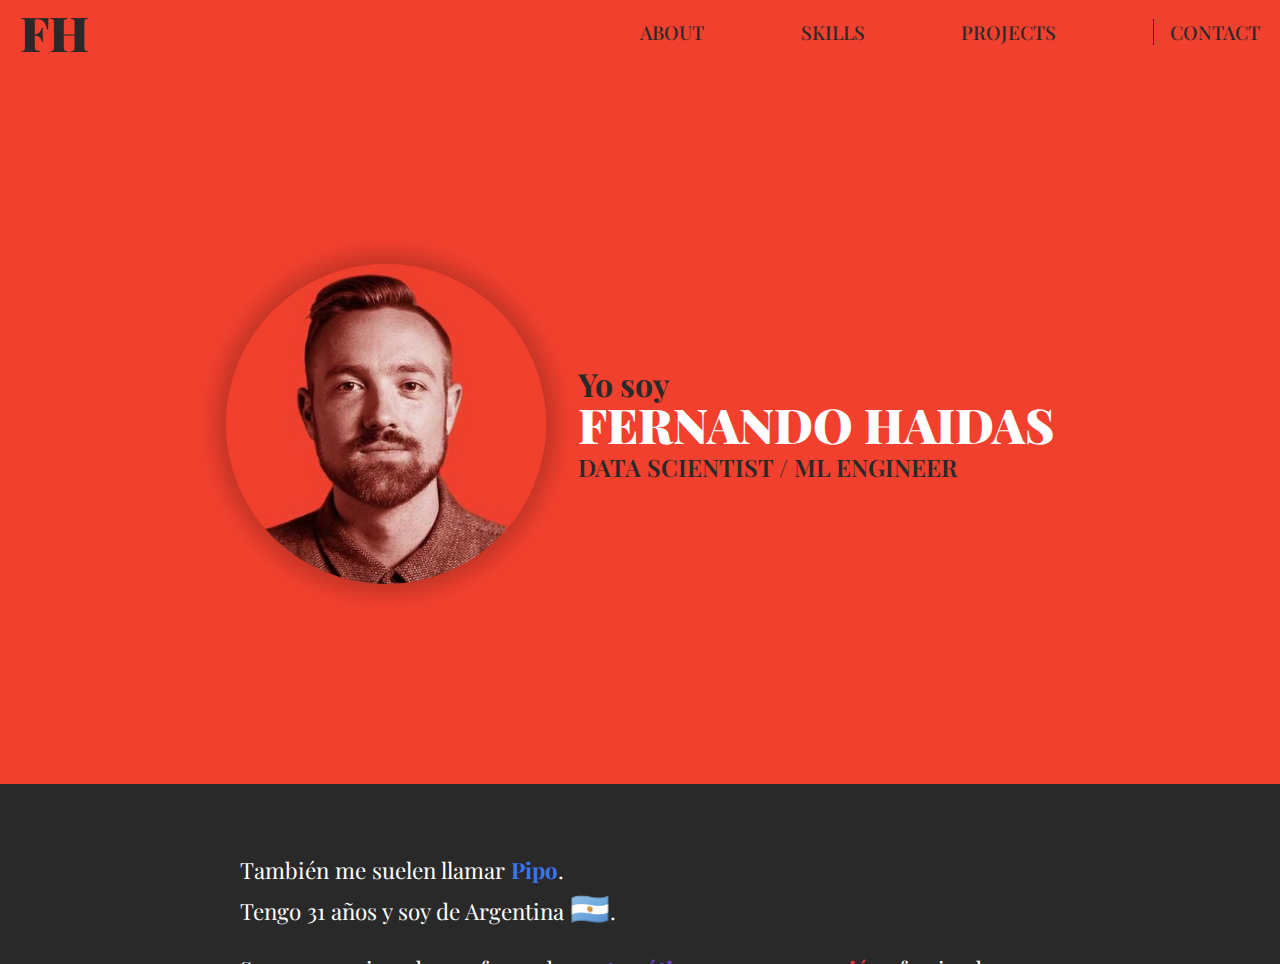
==== index.html @ dc375c88 "primer commit" ====
<!DOCTYPE html>
<html lang="en">

<head>
    <meta charset="UTF-8">
    <meta name="viewport" content="width=device-width, initial-scale=1.0">
    <title>Fer Pipo Haidas</title>
    <link rel="stylesheet" href="styles.css">
    <link rel="preconnect" href="https://fonts.googleapis.com">
    <link rel="preconnect" href="https://fonts.gstatic.com" crossorigin>
    <link
        href="https://fonts.googleapis.com/css2?family=Playfair+Display:ital,wght@0,400;0,500;0,600;0,700;0,800;0,900;1,400;1,500;1,600;1,700;1,800;1,900&display=swap"
        rel="stylesheet">
</head>

<body>
    <div class="navbar">
        <div class="container">
            <a class="navbar__logo" href="#home">
                <span class="navbar__logo__text">FH</span>
            </a>
            <div class="navbar__menu">
                <ul class="navbar__menu__list">
                    <li class="navbar__menu__list__item"><a href="#about"
                            class="navbar__menu__list__item__link">About</a></li>
                    <li class="navbar__menu__list__item"><a href="#skills"
                            class="navbar__menu__list__item__link">Skills</a></li>
                    <li class="navbar__menu__list__item"><a href="#projects"
                            class="navbar__menu__list__item__link">Projects</a></li>
                    <li class="navbar__menu__list__item"><a href="#contact"
                            class="navbar__menu__list__item__link">Contact</a></li>
                </ul>
            </div>
        </div>
    </div>
    <main class="main">
        <section class="section" id="home">
            <div class="home__welcome">
                <div class="home__img">
                    <img src="./imagen__perfil.png" alt="Fernando Haidas">
                </div>
                <h2 class="home__title">Yo soy<br>
                    <span class="home__title__name">Fernando Haidas</span>
                    <br>
                    <span class="home__title__job">Data Scientist / ML Engineer</span>
                </h2>
            </div>
        </section>
        <section class="section" id="about">
            <div class="about__text">
                <span>También me suelen llamar <span class="pipo">Pipo</span>.</span>
                <br>
                <span>Tengo <span id="edad"></span> años y soy de Argentina <span class="argentina">🇦🇷</span>.</span>
                <br>
                <br>
                <span>Soy un apasionado profesor de <span class="mathematics">matemáticas</span> y <span
                        class="programming">programación</span>, fascinado por cómo se combinan para resolver
                    problemas.</span>
                <br>
                <span>Soy un entusiasta de la <span class="data-science">Ciencia de Datos</span> enfocado en desarrollar
                    soluciones que involucran modelos de <span class="machine-learning">Aprendizaje Automático</span>,
                    <span class="generative-ai">IA Generativa</span> y <span class="ai">Inteligencia
                        Artificial</span>.</span>
                <div class="about__img">
                    <img src="./about__scene.png" alt="aventura">
                </div>
            </div>
        </section>
        <section class="section" id="skills">
            <div class="skills">
                <div class="skills__table">
                    <div class="skills_card">
                        <div class="skills_card__title">
                            <h3>Habilidades Generales</h3>
                        </div>
                        <div class="skills_card__content">
                            <ul>
                                <li>Analisis de Datos</li>
                                <li>Desarrollo Web</li>
                                <li>Visualización de Datos</li>
                                <li>Despliegue de Modelos</li>
                                <li>Machine Learning</li>
                            </ul>
                        </div>
                    </div>
                    <div class="skills_container__vertical">
                        <div class="skills_card">
                            <div class="skills_card__title">
                                <h3>Machine Learning</h3>
                            </div>
                            <div class="skills_card__content">
                                <ul>
                                    <li>Machine Learning</li>
                                    <li>Computer Vision</li>
                                    <li>Natural Language Processing</li>
                                    <li>Generative AI</li>
                                    <li>Deployment</li>
                                </ul>
                            </div>
                        </div>
                        <div class="skills_card">
                            <div class="skills_card__title">
                                <h3>Data Scientist</h3>
                            </div>
                            <div class="skills_card__content">
                                <ul>
                                    <li>Azure ML</li>
                                    <li>Google Cloud AI</li>
                                    <li>AWS SageMaker</li>
                                    <li>Power BI</li>
                                    <li>Jupyter Notebook</li>
                                    <li>Pandas</li>
                                    <li>SQL</li>
                                </ul>
                            </div>
                        </div>
                    </div>
                    <div class="skills_card">
                        <div class="skills_card__title">
                            <h3>Desarrollo Web</h3>
                        </div>
                        <div class="skills_card__content">
                            <ul>
                                <li>HTML</li>
                                <li>CSS</li>
                                <li>JavaScript</li>
                                <li>Django</li>
                                <li>SQL</li>
                            </ul>
                        </div>
                        <br>
                        <div class="skills_card__title">
                            <h3>Cloud</h3>
                        </div>
                        <div class="skills_card__content">
                            <ul>
                                <li>Azure</li>
                                <li>Google Cloud</li>
                                <li>AWS</li>
                            </ul>
                        </div>
                        <br>
                    </div>
                    
                </div>
                <div class="skills__img">
                    <img src="./programming.png" alt="">
                </div>
            </div>
        </section>
        <section class="section" id="projects">
            <h2>4</h2>
        </section>
        <section class="section" id="contact">
            <h2>5</h2>
        </section>
    </main>
    <script src="script.js"></script>
</body>

</html>
---- styles.css ----
/* Colores */
:root {
    --color-1: #F1402E;
    --color-2: #292929;
    --color-3: #ffffff;
    --color-4: #3875f0;
    --color-5: #6f42c1;
    --color-6: #dc3545;
    --color-7: #fd7e14;
    --color-8: #28a745;
    --color-9: #17a2b8;
    --color-10: #ffc107;
}

/* Reset de estilos */
* {
    margin: 0;
    padding: 0;
    box-sizing: border-box;
    font-family: 'Playfair Display', serif;
}

/* Estilos generales */
body {
    font-family: 'Roboto', sans-serif;
    scroll-snap-type: y mandatory;
    overflow-y: scroll;
    scroll-behavior: smooth;
}

a {
    text-decoration: none;
}

img {
    max-width: 100%;
}

ul {
    list-style: none;
}

.container {
    max-width: 1300px;
    margin: 0 auto;
    padding: 0 20px;
}

.main {
    scroll-snap-type: y mandatory;
    -ms-overflow-style: none;
    scrollbar-width: none;
    overflow-y: scroll;
    height: 100vh;
}

.main::-webkit-scrollbar {
    display: none;
}

/* Estilos de la barra de navegación */
.navbar {
    background-color: var(--color-1);
    position: sticky;
    top: 0;
    z-index: 100;
}

.navbar .container {
    display: flex;
    justify-content: space-between;
}

.navbar__logo {
    font-size: 3rem;
    font-weight: 900;
}

.navbar__logo:hover .navbar__logo__text {
    color: var(--color-3);
}

.navbar__logo__text {
    color: var(--color-2);
    transition: all 0.3s ease;
}

.navbar__menu {
    width: 50%;
    display: flex;
    align-items: center;
}

.navbar__menu__list {
    width: 100%;
    display: flex;
    justify-content: space-between;
    align-items: center;
}

.navbar__menu__list__item {}

.navbar__menu__list__item__link {
    color: var(--color-2);
    font-size: 1.2rem;
    font-weight: 500;
    text-transform: uppercase;
    transition: all 0.3s ease;
}

.navbar__menu__list__item__link:hover {
    color: var(--color-3);
}

.navbar__menu__list__item:last-child {
    padding-left: 1rem;
    border-left: 1px solid var(--color-2);
}

/* Section */
.section {
    scroll-snap-align: start;
    min-height: 80vh;
    display: flex;
    flex-direction: column;
    justify-content: center;
    align-items: center;
    position: relative;
}

/* Section colors */
.section:nth-child(1) {
    background-color: var(--color-1);
}

.section:nth-child(2) {
    background-color: var(--color-2);
}

.section:nth-child(3) {
    background-color: var(--color-3);
}

.section:nth-child(4) {
    background-color: var(--color-1);
}

.section:nth-child(5) {
    background-color: var(--color-2);
}

/* Home */
.home__welcome {
    display: flex;
    align-items: center;
}

.home__img {
    width: 20rem;
    height: 20rem;
    border-radius: 50%;
    margin-right: 2rem;
    overflow: hidden;
    box-shadow: 0 0 20px 10px rgba(0, 0, 0, 0.2);
}

.home__img img {
    width: 100%;
    height: 100%;
    object-fit: cover;
    object-position: center;
}

.home__title {
    line-height: 1;
    font-size: 2rem;
    color: var(--color-2);
}

.home__title__name {
    color: var(--color-3);
    font-size: 3rem;
    font-weight: 900;
    text-transform: uppercase;
}

.home__title__job {
    font-size: 1.5rem;
    font-weight: 600;
    text-transform: uppercase;
}

/* About me */
.about__text {
    font-family: Arial, sans-serif;
    /* Fuente general */
    color: var(--color-3);
    /* Color general */
    font-size: 1.4rem;
    /* Tamaño general */
    max-width: 800px;
    /* Ancho máximo */
    margin: 0 3rem;
    /* Centrado */
    text-align: justify;
    /* Justificado */
}

.argentina {
    color: rgb(23, 125, 184);
    /* Color para 'Argentina' */
    font-weight: 700;
    font-size: 2rem;
}

.argentina span {
    color: var(--color-10);
    /* Color general */
    font-weight: 700;
    font-size: 3rem;
}

.pipo {
    color: var(--color-4);
    /* Color para 'Pipo' */
    font-weight: 700;
}

.mathematics,
.programming,
.data-science,
.machine-learning,
.generative-ai,
.ai {
    font-weight: bold;
    /* Negrita para resaltar */
}

.mathematics {
    color: var(--color-5);
    /* Color para 'mathematics' */
}

.programming {
    color: var(--color-6);
    /* Color para 'programming' */
}

.data-science {
    color: var(--color-7);
    /* Color para 'Data Science' */
}

.machine-learning {
    color: var(--color-8);
    /* Color para 'Machine Learning' */
}

.generative-ai {
    color: var(--color-9);
    /* Color para 'Generative AI' */
}

.ai {
    color: var(--color-10);
    /* Color para 'Artificial Intelligence' */
}

.about__img {
    margin-top: 3rem;
}

/* Skills */
.skills {
    display: flex;
}

.skills__img {
    width: 30%;
    padding-left: 3rem;
    border-left: 1px solid var(--color-2);
}

.skills__table {
    display: flex;
    gap: 2rem;
    width: 70%;
    padding: 0 3rem;
}
.skills_container__vertical{
    display: flex;
    flex-direction: column;
    gap: 2rem;

}

.skills_card {
    background: rgba(255, 255, 255, 0.1);
    border-radius: 15px;
    box-shadow: 0 4px 20px 3px rgba(165, 52, 52, 0.1);
    padding: 20px;
    backdrop-filter: blur(10px);
    border: 1px solid rgba(255, 255, 255, 0.25);
    transition: all 0.3s ease;
}
.skills_card:hover {
    /* efecto de rotación */
    transform: scale(1.1);
    transform: perspective(1000px) rotateY(10deg);
    box-shadow: 0 8px 12px rgba(179, 57, 57, 0.1);
}

.skills_card__title {
    font-size: 1.5rem;
    font-weight: 700;
    text-transform: uppercase;
    color: var(--color-2);
    margin-bottom: 1rem;
}

.skills_card__content li {
    font-size: 1.2rem;
    font-weight: 500;
    color: var(--color-2);
    font-family: 'Roboto', sans-serif;
}
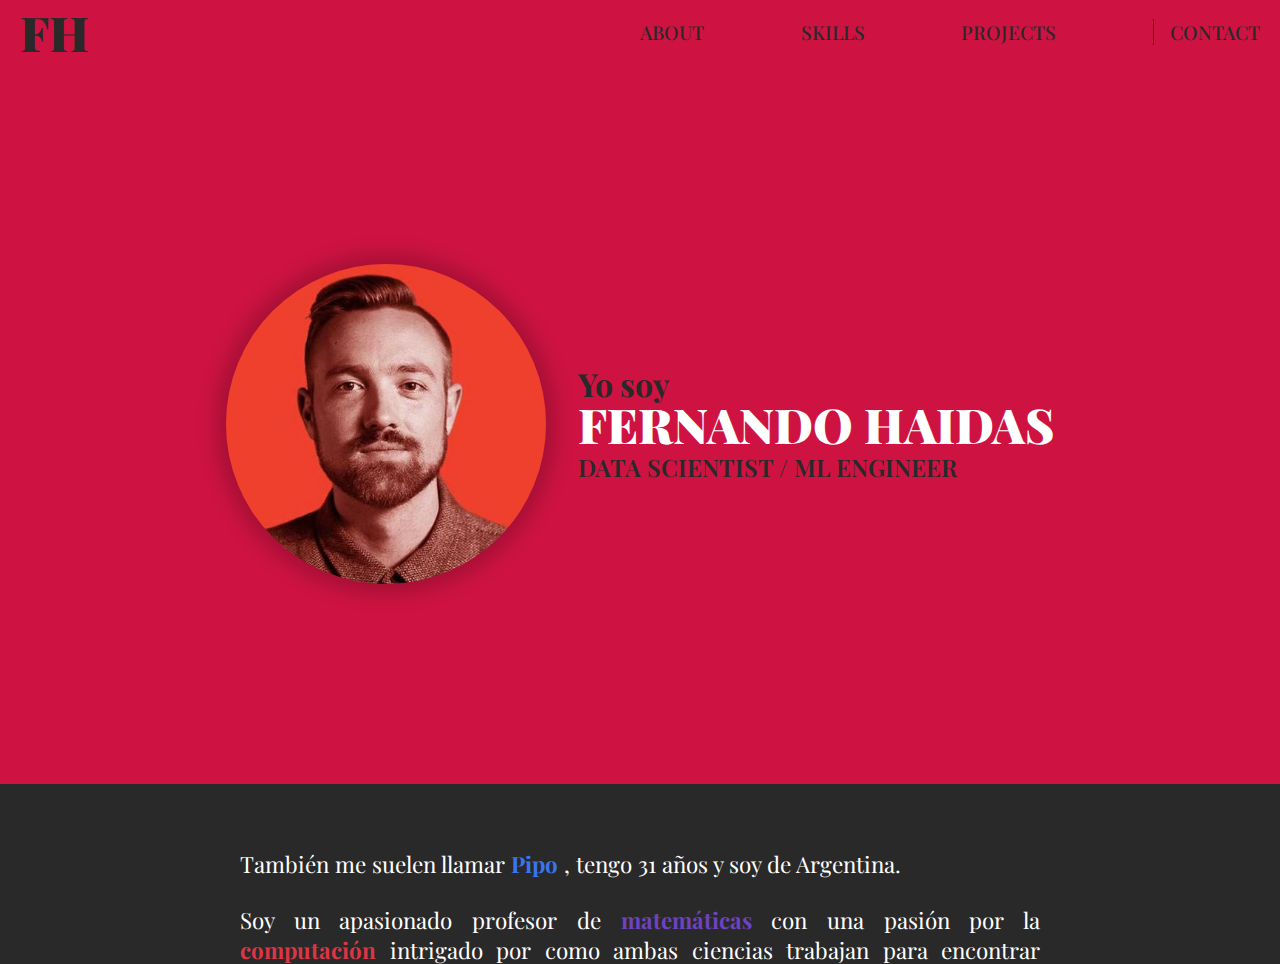
==== commit 22bd89a9: "change color and readme" ====
--- a/index.html
+++ b/index.html
@@ -5,7 +5,7 @@
     <meta charset="UTF-8">
     <meta name="viewport" content="width=device-width, initial-scale=1.0">
     <title>Fer Pipo Haidas</title>
-    <link rel="stylesheet" href="styles.css">
+    <link rel="stylesheet" href="./src/css/styles.css">
     <link rel="preconnect" href="https://fonts.googleapis.com">
     <link rel="preconnect" href="https://fonts.gstatic.com" crossorigin>
     <link
@@ -37,7 +37,7 @@
         <section class="section" id="home">
             <div class="home__welcome">
                 <div class="home__img">
-                    <img src="./imagen__perfil.png" alt="Fernando Haidas">
+                    <img src="./src/img/imagen__perfil.png" alt="Fernando Haidas">
                 </div>
                 <h2 class="home__title">Yo soy<br>
                     <span class="home__title__name">Fernando Haidas</span>
@@ -48,21 +48,20 @@
         </section>
         <section class="section" id="about">
             <div class="about__text">
-                <span>También me suelen llamar <span class="pipo">Pipo</span>.</span>
-                <br>
-                <span>Tengo <span id="edad"></span> años y soy de Argentina <span class="argentina">🇦🇷</span>.</span>
+                <span>También me suelen llamar <span class="pipo">Pipo</span></span>
+                <span>, tengo <span id="edad"></span> años y soy de Argentina.</span>
                 <br>
                 <br>
-                <span>Soy un apasionado profesor de <span class="mathematics">matemáticas</span> y <span
-                        class="programming">programación</span>, fascinado por cómo se combinan para resolver
-                    problemas.</span>
+                <span>Soy un apasionado profesor de <span class="mathematics">matemáticas</span> con una pasión por la  <span
+                        class="programming">computación</span> intrigado por como ambas ciencias trabajan para encontrar soluciones mas creativas a los problemas mas complejos. </span>
                 <br>
-                <span>Soy un entusiasta de la <span class="data-science">Ciencia de Datos</span> enfocado en desarrollar
+                <br>
+                <span>Tambien soy un <span class="data-science">Cientifico de Datos</span> enfocado en desarrollar
                     soluciones que involucran modelos de <span class="machine-learning">Aprendizaje Automático</span>,
-                    <span class="generative-ai">IA Generativa</span> y <span class="ai">Inteligencia
+                    <span class="generative-ai">IA Generativa</span> e <span class="ai">Inteligencia
                         Artificial</span>.</span>
                 <div class="about__img">
-                    <img src="./about__scene.png" alt="aventura">
+                    <img src="./src/img/about__scene.png" alt="aventura">
                 </div>
             </div>
         </section>
@@ -144,7 +143,7 @@
                     
                 </div>
                 <div class="skills__img">
-                    <img src="./programming.png" alt="">
+                    <img src="./src/img/programming.png" alt="">
                 </div>
             </div>
         </section>
@@ -155,7 +154,7 @@
             <h2>5</h2>
         </section>
     </main>
-    <script src="script.js"></script>
+    <script src="./src/js/script.js"></script>
 </body>
 
 </html>--- a/src/css/styles.css
+++ b/src/css/styles.css
@@ -0,0 +1,342 @@
+/* Colores */
+:root {
+    --color-1: rgb(206, 19, 66);
+    --color-2: #292929;
+    --color-3: #ffffff;
+    --color-4: #3875f0;
+    --color-5: #6f42c1;
+    --color-6: #dc3545;
+    --color-7: #fd7e14;
+    --color-8: #28a745;
+    --color-9: #17a2b8;
+    --color-10: #ffc107;
+}
+
+/* Reset de estilos */
+* {
+    margin: 0;
+    padding: 0;
+    box-sizing: border-box;
+    font-family: 'Playfair Display', serif;
+}
+
+/* Estilos generales */
+body {
+    font-family: 'Roboto', sans-serif;
+    scroll-snap-type: y mandatory;
+    overflow-y: scroll;
+    scroll-behavior: smooth;
+}
+
+a {
+    text-decoration: none;
+}
+
+img {
+    max-width: 100%;
+}
+
+ul {
+    list-style: none;
+}
+
+.container {
+    max-width: 1300px;
+    margin: 0 auto;
+    padding: 0 20px;
+}
+
+.main {
+    scroll-snap-type: y mandatory;
+    -ms-overflow-style: none;
+    scrollbar-width: none;
+    overflow-y: scroll;
+    height: 100vh;
+}
+
+.main::-webkit-scrollbar {
+    display: none;
+}
+
+/* Estilos de la barra de navegación */
+.navbar {
+    background-color: var(--color-1);
+    position: sticky;
+    top: 0;
+    z-index: 100;
+}
+
+.navbar .container {
+    display: flex;
+    justify-content: space-between;
+}
+
+.navbar__logo {
+    font-size: 3rem;
+    font-weight: 900;
+}
+
+.navbar__logo:hover .navbar__logo__text {
+    color: var(--color-3);
+}
+
+.navbar__logo__text {
+    color: var(--color-2);
+    transition: all 0.3s ease;
+}
+
+.navbar__menu {
+    width: 50%;
+    display: flex;
+    align-items: center;
+}
+
+.navbar__menu__list {
+    width: 100%;
+    display: flex;
+    justify-content: space-between;
+    align-items: center;
+}
+
+.navbar__menu__list__item {}
+
+.navbar__menu__list__item__link {
+    color: var(--color-2);
+    font-size: 1.2rem;
+    font-weight: 500;
+    text-transform: uppercase;
+    transition: all 0.3s ease;
+}
+
+.navbar__menu__list__item__link:hover {
+    color: var(--color-3);
+}
+
+.navbar__menu__list__item:last-child {
+    padding-left: 1rem;
+    border-left: 1px solid var(--color-2);
+}
+
+/* Section */
+.section {
+    scroll-snap-align: start;
+    min-height: 80vh;
+    display: flex;
+    flex-direction: column;
+    justify-content: center;
+    align-items: center;
+    position: relative;
+}
+
+/* Section colors */
+.section:nth-child(1) {
+    background-color: var(--color-1);
+}
+
+.section:nth-child(2) {
+    background-color: var(--color-2);
+}
+
+.section:nth-child(3) {
+    background-color: var(--color-3);
+}
+
+.section:nth-child(4) {
+    background-color: var(--color-1);
+}
+
+.section:nth-child(5) {
+    background-color: var(--color-2);
+}
+
+/* Home */
+.home__welcome {
+    display: flex;
+    align-items: center;
+}
+
+.home__img {
+    width: 20rem;
+    height: 20rem;
+    border-radius: 50%;
+    margin-right: 2rem;
+    overflow: hidden;
+    box-shadow: 0 0 20px 10px rgba(0, 0, 0, 0.2);
+    animation: shadow 3s infinite ease;
+}
+
+/* Efecto de rotación de la sombra */
+@keyframes shadow {
+    0% {
+        box-shadow: 0 0 20px 10px rgba(0, 0, 0, 0.2);
+    }
+
+    50% {
+        box-shadow: 0 0 20px 15px rgba(0, 0, 0, 0.2);
+    }
+
+    100% {
+        box-shadow: 0 0 20px 10px rgba(0, 0, 0, 0.2);
+    }
+}
+
+.home__img img {
+    width: 100%;
+    height: 100%;
+    object-fit: cover;
+    object-position: center;
+}
+
+.home__title {
+    line-height: 1;
+    font-size: 2rem;
+    color: var(--color-2);
+}
+
+.home__title__name {
+    color: var(--color-3);
+    font-size: 3rem;
+    font-weight: 900;
+    text-transform: uppercase;
+}
+
+.home__title__job {
+    font-size: 1.5rem;
+    font-weight: 600;
+    text-transform: uppercase;
+}
+
+/* About me */
+.about__text {
+    font-family: Arial, sans-serif;
+    /* Fuente general */
+    color: var(--color-3);
+    /* Color general */
+    font-size: 1.4rem;
+    /* Tamaño general */
+    max-width: 800px;
+    /* Ancho máximo */
+    margin: 0 3rem;
+    /* Centrado */
+    text-align: justify;
+    /* Justificado */
+}
+
+.argentina {
+    color: rgb(23, 125, 184);
+    /* Color para 'Argentina' */
+    font-weight: 700;
+    font-size: 2rem;
+}
+
+.argentina span {
+    color: var(--color-10);
+    /* Color general */
+    font-weight: 700;
+    font-size: 3rem;
+}
+
+.pipo {
+    color: var(--color-4);
+    /* Color para 'Pipo' */
+    font-weight: 700;
+}
+
+.mathematics,
+.programming,
+.data-science,
+.machine-learning,
+.generative-ai,
+.ai {
+    font-weight: bold;
+    /* Negrita para resaltar */
+}
+
+.mathematics {
+    color: var(--color-5);
+    /* Color para 'mathematics' */
+}
+
+.programming {
+    color: var(--color-6);
+    /* Color para 'programming' */
+}
+
+.data-science {
+    color: var(--color-7);
+    /* Color para 'Data Science' */
+}
+
+.machine-learning {
+    color: var(--color-8);
+    /* Color para 'Machine Learning' */
+}
+
+.generative-ai {
+    color: var(--color-9);
+    /* Color para 'Generative AI' */
+}
+
+.ai {
+    color: var(--color-10);
+    /* Color para 'Artificial Intelligence' */
+}
+
+.about__img {
+    margin-top: 3rem;
+}
+
+/* Skills */
+.skills {
+    display: flex;
+}
+
+.skills__img {
+    width: 30%;
+    padding-left: 3rem;
+    border-left: 1px solid var(--color-2);
+}
+
+.skills__table {
+    display: flex;
+    gap: 2rem;
+    width: 70%;
+    padding: 0 3rem;
+}
+.skills_container__vertical{
+    display: flex;
+    flex-direction: column;
+    gap: 2rem;
+
+}
+
+.skills_card {
+    background: rgba(255, 255, 255, 0.1);
+    border-radius: 15px;
+    box-shadow: 0 4px 20px 3px rgba(165, 52, 52, 0.1);
+    padding: 20px;
+    backdrop-filter: blur(10px);
+    border: 1px solid rgba(255, 255, 255, 0.25);
+    transition: all 0.3s ease;
+}
+.skills_card:hover {
+    /* efecto de rotación */
+    transform: scale(1.1);
+    transform: perspective(1000px) rotateY(10deg);
+    box-shadow: 0 8px 12px rgba(179, 57, 57, 0.1);
+}
+
+.skills_card__title {
+    font-size: 1.5rem;
+    font-weight: 700;
+    text-transform: uppercase;
+    color: var(--color-2);
+    margin-bottom: 1rem;
+}
+
+.skills_card__content li {
+    font-size: 1.2rem;
+    font-weight: 500;
+    color: var(--color-2);
+    font-family: 'Roboto', sans-serif;
+}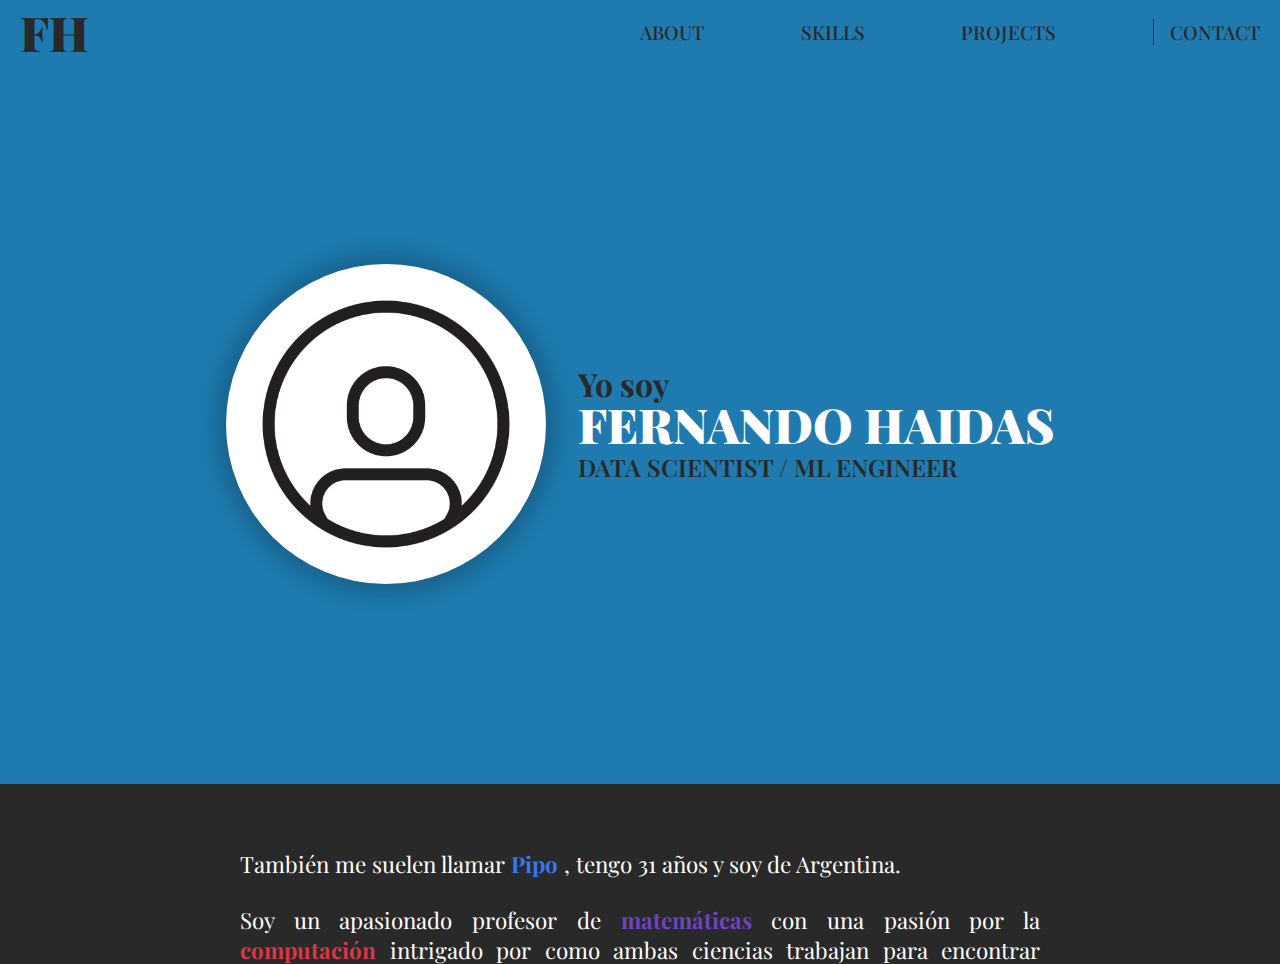
==== commit c6223b76: "agrego boton menu y responsive home" ====
--- a/index.html
+++ b/index.html
@@ -30,6 +30,11 @@
                     <li class="navbar__menu__list__item"><a href="#contact"
                             class="navbar__menu__list__item__link">Contact</a></li>
                 </ul>
+            </div>
+            <div class="navbar__hamburger" id="hamburgerBtn">
+                <div class="navbar__hamburger__line"></div>
+                <div class="navbar__hamburger__line"></div>
+                <div class="navbar__hamburger__line"></div>
             </div>
         </div>
     </div>
--- a/src/css/styles.css
+++ b/src/css/styles.css
@@ -1,6 +1,6 @@
 /* Colores */
 :root {
-    --color-1: rgb(206, 19, 66);
+    --color-1: #1e7aaf;
     --color-2: #292929;
     --color-3: #ffffff;
     --color-4: #3875f0;
@@ -117,6 +117,83 @@
     border-left: 1px solid var(--color-2);
 }
 
+/* Menu Hamburguesa */
+.navbar__hamburger {
+    display: none;
+    cursor: pointer;
+    padding: 0.5rem;
+}
+
+.navbar__hamburger__line {
+    width: 30px;
+    height: 4px;
+    background-color: var(--color-2);
+    margin: 5px;
+    transition: all 0.3s ease;
+}
+
+@media screen and (max-width: 768px) {
+    .navbar__menu {
+        width: 70%;
+    }
+}
+
+@media screen and (max-width: 576px) {
+    .navbar__menu {
+        display: none;
+        opacity: 0;
+        transition: all 0.3s ease;
+    }
+
+
+    .navbar__hamburger {
+        display: block;
+        margin: auto 0 auto auto;
+    }
+    
+    .navbar-active {
+        height: 100vh;
+        width: 100%;
+        position: fixed;
+        top: 0;
+        left: 0;
+        z-index: 99;
+        background-color: var(--color-1);
+        display: flex;
+        opacity: 1;
+        transition: all 0.3s ease;
+        
+        .navbar__menu__list{
+            flex-direction: column;
+            width: 100%;
+            height: 100%;
+            justify-content: space-evenly;
+            align-items: center;
+        }
+    }
+    
+    .hamburger-active{
+        z-index: 100;
+
+        .navbar__hamburger__line:nth-child(1) {
+            transform: rotate(45deg) translate(5px, 5px);
+        }
+    
+        .navbar__hamburger__line:nth-child(2) {
+            opacity: 0;
+        }
+    
+        .navbar__hamburger__line:nth-child(3) {
+            transform: rotate(-45deg) translate(7px, -8px);
+        }
+    }
+
+    .navbar__menu__list__item:last-child {
+        padding-left: 0;
+        border-left: none;
+    }
+}
+
 /* Section */
 .section {
     scroll-snap-align: start;
@@ -126,6 +203,7 @@
     justify-content: center;
     align-items: center;
     position: relative;
+    padding: 2rem 0;
 }
 
 /* Section colors */
@@ -163,20 +241,25 @@
     overflow: hidden;
     box-shadow: 0 0 20px 10px rgba(0, 0, 0, 0.2);
     animation: shadow 3s infinite ease;
-}
+    background-color: var(--color-3);
+}
+
 
 /* Efecto de rotación de la sombra */
 @keyframes shadow {
     0% {
         box-shadow: 0 0 20px 10px rgba(0, 0, 0, 0.2);
+        transform: scale(1);
     }
 
     50% {
-        box-shadow: 0 0 20px 15px rgba(0, 0, 0, 0.2);
+        box-shadow: 0 0 30px 15px rgba(0, 0, 0, 0.2);
+        transform: scale(1.02);
     }
 
     100% {
         box-shadow: 0 0 20px 10px rgba(0, 0, 0, 0.2);
+        transform: scale(1);
     }
 }
 
@@ -204,6 +287,41 @@
     font-size: 1.5rem;
     font-weight: 600;
     text-transform: uppercase;
+}
+
+@media screen and (max-width: 1080px) {
+    .home__img {
+        width: 15rem;
+        height: 15rem;
+    }
+
+    .home__title {
+        font-size: 1.5rem;
+    }
+
+    .home__title__name {
+        font-size: 2rem;
+    }
+
+    .home__title__job {
+        font-size: 1.2rem;
+    }
+}
+
+@media screen and (max-width: 768px) {
+    .home__welcome {
+        flex-direction: column;
+        align-items: center;
+    }
+
+    .home__img {
+        margin: 0 auto 2rem auto;
+    }
+
+    .home__title {
+        text-align: center;
+    }
+    
 }
 
 /* About me */
@@ -289,6 +407,8 @@
 /* Skills */
 .skills {
     display: flex;
+    justify-content: center;
+    align-items: center;
 }
 
 .skills__img {
@@ -302,12 +422,13 @@
     gap: 2rem;
     width: 70%;
     padding: 0 3rem;
+    align-items: center;
+    justify-content: center;
 }
 .skills_container__vertical{
     display: flex;
     flex-direction: column;
     gap: 2rem;
-
 }
 
 .skills_card {
@@ -318,6 +439,7 @@
     backdrop-filter: blur(10px);
     border: 1px solid rgba(255, 255, 255, 0.25);
     transition: all 0.3s ease;
+    height: 100%;
 }
 .skills_card:hover {
     /* efecto de rotación */
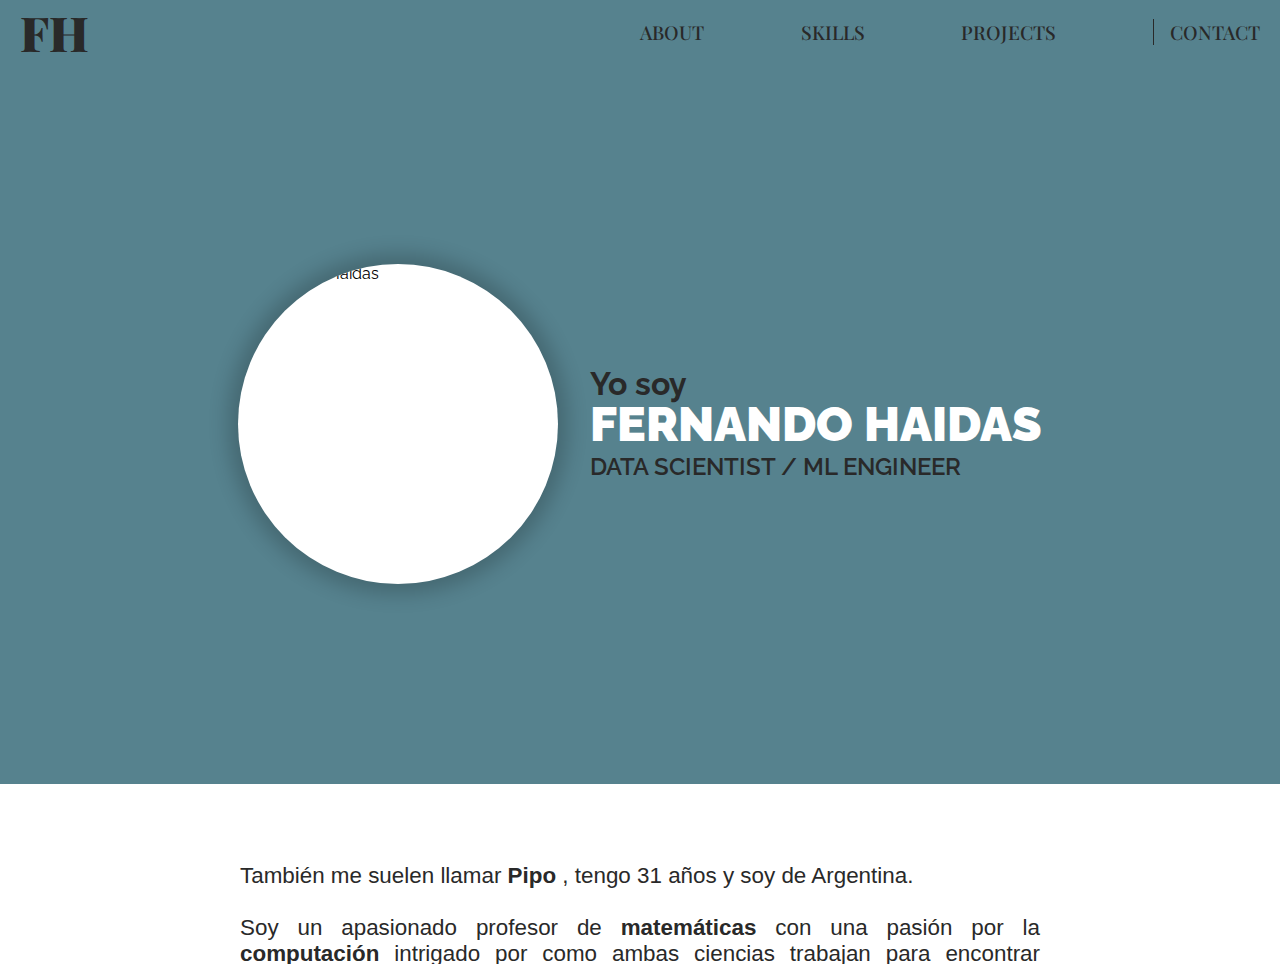
==== commit 92375f14: "a" ====
--- a/index.html
+++ b/index.html
@@ -11,6 +11,10 @@
     <link
         href="https://fonts.googleapis.com/css2?family=Playfair+Display:ital,wght@0,400;0,500;0,600;0,700;0,800;0,900;1,400;1,500;1,600;1,700;1,800;1,900&display=swap"
         rel="stylesheet">
+        <link rel="preconnect" href="https://fonts.googleapis.com">
+<link rel="preconnect" href="https://fonts.gstatic.com" crossorigin>
+<link href="https://fonts.googleapis.com/css2?family=Playfair+Display:ital,wght@0,400;0,500;0,600;0,700;0,800;0,900;1,400;1,500;1,600;1,700;1,800;1,900&family=Raleway:ital,wght@0,100;0,200;0,300;0,400;0,500;0,600;0,700;0,800;0,900;1,100;1,200;1,300;1,400;1,500;1,600;1,700;1,800;1,900&display=swap" rel="stylesheet">
+
 </head>
 
 <body>
@@ -31,18 +35,13 @@
                             class="navbar__menu__list__item__link">Contact</a></li>
                 </ul>
             </div>
-            <div class="navbar__hamburger" id="hamburgerBtn">
-                <div class="navbar__hamburger__line"></div>
-                <div class="navbar__hamburger__line"></div>
-                <div class="navbar__hamburger__line"></div>
-            </div>
         </div>
     </div>
     <main class="main">
         <section class="section" id="home">
             <div class="home__welcome">
                 <div class="home__img">
-                    <img src="./src/img/imagen__perfil.png" alt="Fernando Haidas">
+                    <img src="./src/img/imagen-perfil.png" alt="Fernando Haidas">
                 </div>
                 <h2 class="home__title">Yo soy<br>
                     <span class="home__title__name">Fernando Haidas</span>
@@ -83,7 +82,6 @@
                                 <li>Desarrollo Web</li>
                                 <li>Visualización de Datos</li>
                                 <li>Despliegue de Modelos</li>
-                                <li>Machine Learning</li>
                             </ul>
                         </div>
                     </div>
@@ -94,7 +92,6 @@
                             </div>
                             <div class="skills_card__content">
                                 <ul>
-                                    <li>Machine Learning</li>
                                     <li>Computer Vision</li>
                                     <li>Natural Language Processing</li>
                                     <li>Generative AI</li>
--- a/src/css/styles.css
+++ b/src/css/styles.css
@@ -1,6 +1,6 @@
 /* Colores */
 :root {
-    --color-1: #1e7aaf;
+    --color-1: #56828e;
     --color-2: #292929;
     --color-3: #ffffff;
     --color-4: #3875f0;
@@ -17,12 +17,11 @@
     margin: 0;
     padding: 0;
     box-sizing: border-box;
-    font-family: 'Playfair Display', serif;
 }
 
 /* Estilos generales */
 body {
-    font-family: 'Roboto', sans-serif;
+    font-family: 'Playfair Display', serif;
     scroll-snap-type: y mandatory;
     overflow-y: scroll;
     scroll-behavior: smooth;
@@ -117,85 +116,9 @@
     border-left: 1px solid var(--color-2);
 }
 
-/* Menu Hamburguesa */
-.navbar__hamburger {
-    display: none;
-    cursor: pointer;
-    padding: 0.5rem;
-}
-
-.navbar__hamburger__line {
-    width: 30px;
-    height: 4px;
-    background-color: var(--color-2);
-    margin: 5px;
-    transition: all 0.3s ease;
-}
-
-@media screen and (max-width: 768px) {
-    .navbar__menu {
-        width: 70%;
-    }
-}
-
-@media screen and (max-width: 576px) {
-    .navbar__menu {
-        display: none;
-        opacity: 0;
-        transition: all 0.3s ease;
-    }
-
-
-    .navbar__hamburger {
-        display: block;
-        margin: auto 0 auto auto;
-    }
-    
-    .navbar-active {
-        height: 100vh;
-        width: 100%;
-        position: fixed;
-        top: 0;
-        left: 0;
-        z-index: 99;
-        background-color: var(--color-1);
-        display: flex;
-        opacity: 1;
-        transition: all 0.3s ease;
-        
-        .navbar__menu__list{
-            flex-direction: column;
-            width: 100%;
-            height: 100%;
-            justify-content: space-evenly;
-            align-items: center;
-        }
-    }
-    
-    .hamburger-active{
-        z-index: 100;
-
-        .navbar__hamburger__line:nth-child(1) {
-            transform: rotate(45deg) translate(5px, 5px);
-        }
-    
-        .navbar__hamburger__line:nth-child(2) {
-            opacity: 0;
-        }
-    
-        .navbar__hamburger__line:nth-child(3) {
-            transform: rotate(-45deg) translate(7px, -8px);
-        }
-    }
-
-    .navbar__menu__list__item:last-child {
-        padding-left: 0;
-        border-left: none;
-    }
-}
-
 /* Section */
 .section {
+    font-family: 'Raleway', sans-serif;
     scroll-snap-align: start;
     min-height: 80vh;
     display: flex;
@@ -203,7 +126,6 @@
     justify-content: center;
     align-items: center;
     position: relative;
-    padding: 2rem 0;
 }
 
 /* Section colors */
@@ -212,11 +134,11 @@
 }
 
 .section:nth-child(2) {
+    background-color: var(--color-3);
+}
+
+.section:nth-child(3) {
     background-color: var(--color-2);
-}
-
-.section:nth-child(3) {
-    background-color: var(--color-3);
 }
 
 .section:nth-child(4) {
@@ -224,7 +146,7 @@
 }
 
 .section:nth-child(5) {
-    background-color: var(--color-2);
+    background-color: var(--color-3);
 }
 
 /* Home */
@@ -244,7 +166,6 @@
     background-color: var(--color-3);
 }
 
-
 /* Efecto de rotación de la sombra */
 @keyframes shadow {
     0% {
@@ -289,46 +210,11 @@
     text-transform: uppercase;
 }
 
-@media screen and (max-width: 1080px) {
-    .home__img {
-        width: 15rem;
-        height: 15rem;
-    }
-
-    .home__title {
-        font-size: 1.5rem;
-    }
-
-    .home__title__name {
-        font-size: 2rem;
-    }
-
-    .home__title__job {
-        font-size: 1.2rem;
-    }
-}
-
-@media screen and (max-width: 768px) {
-    .home__welcome {
-        flex-direction: column;
-        align-items: center;
-    }
-
-    .home__img {
-        margin: 0 auto 2rem auto;
-    }
-
-    .home__title {
-        text-align: center;
-    }
-    
-}
-
 /* About me */
 .about__text {
     font-family: Arial, sans-serif;
     /* Fuente general */
-    color: var(--color-3);
+    color: var(--color-2);
     /* Color general */
     font-size: 1.4rem;
     /* Tamaño general */
@@ -340,26 +226,7 @@
     /* Justificado */
 }
 
-.argentina {
-    color: rgb(23, 125, 184);
-    /* Color para 'Argentina' */
-    font-weight: 700;
-    font-size: 2rem;
-}
-
-.argentina span {
-    color: var(--color-10);
-    /* Color general */
-    font-weight: 700;
-    font-size: 3rem;
-}
-
-.pipo {
-    color: var(--color-4);
-    /* Color para 'Pipo' */
-    font-weight: 700;
-}
-
+.pipo,
 .mathematics,
 .programming,
 .data-science,
@@ -370,36 +237,6 @@
     /* Negrita para resaltar */
 }
 
-.mathematics {
-    color: var(--color-5);
-    /* Color para 'mathematics' */
-}
-
-.programming {
-    color: var(--color-6);
-    /* Color para 'programming' */
-}
-
-.data-science {
-    color: var(--color-7);
-    /* Color para 'Data Science' */
-}
-
-.machine-learning {
-    color: var(--color-8);
-    /* Color para 'Machine Learning' */
-}
-
-.generative-ai {
-    color: var(--color-9);
-    /* Color para 'Generative AI' */
-}
-
-.ai {
-    color: var(--color-10);
-    /* Color para 'Artificial Intelligence' */
-}
-
 .about__img {
     margin-top: 3rem;
 }
@@ -407,8 +244,6 @@
 /* Skills */
 .skills {
     display: flex;
-    justify-content: center;
-    align-items: center;
 }
 
 .skills__img {
@@ -422,13 +257,12 @@
     gap: 2rem;
     width: 70%;
     padding: 0 3rem;
-    align-items: center;
-    justify-content: center;
 }
 .skills_container__vertical{
     display: flex;
     flex-direction: column;
     gap: 2rem;
+
 }
 
 .skills_card {
@@ -439,7 +273,7 @@
     backdrop-filter: blur(10px);
     border: 1px solid rgba(255, 255, 255, 0.25);
     transition: all 0.3s ease;
-    height: 100%;
+    background-color: var(--color-3);
 }
 .skills_card:hover {
     /* efecto de rotación */
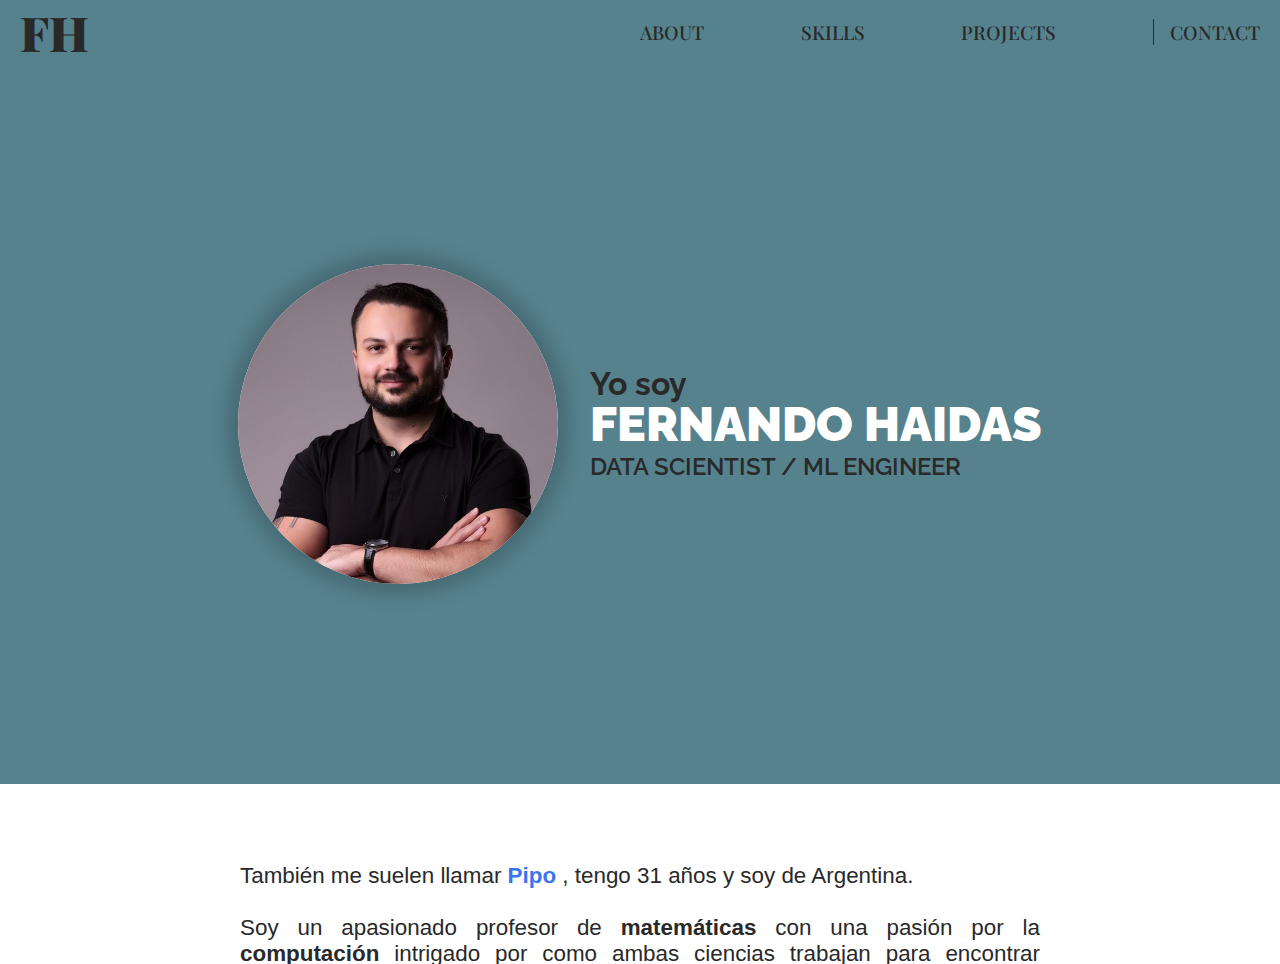
==== commit 516a20f2: "Add hamburger menu functionality" ====
--- a/index.html
+++ b/index.html
@@ -35,6 +35,11 @@
                             class="navbar__menu__list__item__link">Contact</a></li>
                 </ul>
             </div>
+            <div class="navbar__hamburger" id="hamburgerBtn">
+                <div class="navbar__hamburger__line"></div>
+                <div class="navbar__hamburger__line"></div>
+                <div class="navbar__hamburger__line"></div>
+            </div>
         </div>
     </div>
     <main class="main">
@@ -70,84 +75,7 @@
             </div>
         </section>
         <section class="section" id="skills">
-            <div class="skills">
-                <div class="skills__table">
-                    <div class="skills_card">
-                        <div class="skills_card__title">
-                            <h3>Habilidades Generales</h3>
-                        </div>
-                        <div class="skills_card__content">
-                            <ul>
-                                <li>Analisis de Datos</li>
-                                <li>Desarrollo Web</li>
-                                <li>Visualización de Datos</li>
-                                <li>Despliegue de Modelos</li>
-                            </ul>
-                        </div>
-                    </div>
-                    <div class="skills_container__vertical">
-                        <div class="skills_card">
-                            <div class="skills_card__title">
-                                <h3>Machine Learning</h3>
-                            </div>
-                            <div class="skills_card__content">
-                                <ul>
-                                    <li>Computer Vision</li>
-                                    <li>Natural Language Processing</li>
-                                    <li>Generative AI</li>
-                                    <li>Deployment</li>
-                                </ul>
-                            </div>
-                        </div>
-                        <div class="skills_card">
-                            <div class="skills_card__title">
-                                <h3>Data Scientist</h3>
-                            </div>
-                            <div class="skills_card__content">
-                                <ul>
-                                    <li>Azure ML</li>
-                                    <li>Google Cloud AI</li>
-                                    <li>AWS SageMaker</li>
-                                    <li>Power BI</li>
-                                    <li>Jupyter Notebook</li>
-                                    <li>Pandas</li>
-                                    <li>SQL</li>
-                                </ul>
-                            </div>
-                        </div>
-                    </div>
-                    <div class="skills_card">
-                        <div class="skills_card__title">
-                            <h3>Desarrollo Web</h3>
-                        </div>
-                        <div class="skills_card__content">
-                            <ul>
-                                <li>HTML</li>
-                                <li>CSS</li>
-                                <li>JavaScript</li>
-                                <li>Django</li>
-                                <li>SQL</li>
-                            </ul>
-                        </div>
-                        <br>
-                        <div class="skills_card__title">
-                            <h3>Cloud</h3>
-                        </div>
-                        <div class="skills_card__content">
-                            <ul>
-                                <li>Azure</li>
-                                <li>Google Cloud</li>
-                                <li>AWS</li>
-                            </ul>
-                        </div>
-                        <br>
-                    </div>
-                    
-                </div>
-                <div class="skills__img">
-                    <img src="./src/img/programming.png" alt="">
-                </div>
-            </div>
+            <h2>3</h2>
         </section>
         <section class="section" id="projects">
             <h2>4</h2>
--- a/src/css/styles.css
+++ b/src/css/styles.css
@@ -116,6 +116,83 @@
     border-left: 1px solid var(--color-2);
 }
 
+/* Menu Hamburguesa */
+.navbar__hamburger {
+    display: none;
+    cursor: pointer;
+    padding: 0.5rem;
+}
+
+.navbar__hamburger__line {
+    width: 30px;
+    height: 4px;
+    background-color: var(--color-2);
+    margin: 5px;
+    transition: all 0.3s ease;
+}
+
+@media screen and (max-width: 768px) {
+    .navbar__menu {
+        width: 70%;
+    }
+}
+
+@media screen and (max-width: 576px) {
+    .navbar__menu {
+        display: none;
+        opacity: 0;
+        transition: all 0.3s ease;
+    }
+
+
+    .navbar__hamburger {
+        display: block;
+        margin: auto 0 auto auto;
+    }
+    
+    .navbar-active {
+        height: 100vh;
+        width: 100%;
+        position: fixed;
+        top: 0;
+        left: 0;
+        z-index: 99;
+        background-color: var(--color-1);
+        display: flex;
+        opacity: 1;
+        transition: all 0.3s ease;
+        
+        .navbar__menu__list{
+            flex-direction: column;
+            width: 100%;
+            height: 100%;
+            justify-content: space-evenly;
+            align-items: center;
+        }
+    }
+    
+    .hamburger-active{
+        z-index: 100;
+
+        .navbar__hamburger__line:nth-child(1) {
+            transform: rotate(45deg) translate(5px, 5px);
+        }
+    
+        .navbar__hamburger__line:nth-child(2) {
+            opacity: 0;
+        }
+    
+        .navbar__hamburger__line:nth-child(3) {
+            transform: rotate(-45deg) translate(7px, -8px);
+        }
+    }
+
+    .navbar__menu__list__item:last-child {
+        padding-left: 0;
+        border-left: none;
+    }
+}
+
 /* Section */
 .section {
     font-family: 'Raleway', sans-serif;
@@ -126,6 +203,7 @@
     justify-content: center;
     align-items: center;
     position: relative;
+    padding: 2rem 0;
 }
 
 /* Section colors */
@@ -166,6 +244,7 @@
     background-color: var(--color-3);
 }
 
+
 /* Efecto de rotación de la sombra */
 @keyframes shadow {
     0% {
@@ -208,6 +287,45 @@
     font-size: 1.5rem;
     font-weight: 600;
     text-transform: uppercase;
+}
+
+@media screen and (max-width: 1080px) {
+    .home__img {
+        width: 15rem;
+        height: 15rem;
+    }
+
+    .home__title {
+        font-size: 1.5rem;
+    }
+
+    .home__title__name {
+        font-size: 2rem;
+    }
+
+    .home__title__job {
+        font-size: 1.2rem;
+    }
+}
+
+@media screen and (max-width: 768px) {
+    .home__welcome {
+        flex-direction: column;
+        align-items: center;
+    }
+
+    .home__img {
+        margin: 0 auto 2rem auto;
+    }
+
+    .home__title {
+        text-align: center;
+    }
+
+    .section{
+        padding-top: 5rem;
+    }
+    
 }
 
 /* About me */
@@ -226,7 +344,34 @@
     /* Justificado */
 }
 
-.pipo,
+@media screen and (max-width: 768px) {
+    .about__text {
+        margin: 0 1rem;
+        font-size: 1.1rem;
+    }
+    
+}
+
+.argentina {
+    color: rgb(23, 125, 184);
+    /* Color para 'Argentina' */
+    font-weight: 700;
+    font-size: 2rem;
+}
+
+.argentina span {
+    color: var(--color-10);
+    /* Color general */
+    font-weight: 700;
+    font-size: 3rem;
+}
+
+.pipo {
+    color: var(--color-4);
+    /* Color para 'Pipo' */
+    font-weight: 700;
+}
+
 .mathematics,
 .programming,
 .data-science,
@@ -242,57 +387,3 @@
 }
 
 /* Skills */
-.skills {
-    display: flex;
-}
-
-.skills__img {
-    width: 30%;
-    padding-left: 3rem;
-    border-left: 1px solid var(--color-2);
-}
-
-.skills__table {
-    display: flex;
-    gap: 2rem;
-    width: 70%;
-    padding: 0 3rem;
-}
-.skills_container__vertical{
-    display: flex;
-    flex-direction: column;
-    gap: 2rem;
-
-}
-
-.skills_card {
-    background: rgba(255, 255, 255, 0.1);
-    border-radius: 15px;
-    box-shadow: 0 4px 20px 3px rgba(165, 52, 52, 0.1);
-    padding: 20px;
-    backdrop-filter: blur(10px);
-    border: 1px solid rgba(255, 255, 255, 0.25);
-    transition: all 0.3s ease;
-    background-color: var(--color-3);
-}
-.skills_card:hover {
-    /* efecto de rotación */
-    transform: scale(1.1);
-    transform: perspective(1000px) rotateY(10deg);
-    box-shadow: 0 8px 12px rgba(179, 57, 57, 0.1);
-}
-
-.skills_card__title {
-    font-size: 1.5rem;
-    font-weight: 700;
-    text-transform: uppercase;
-    color: var(--color-2);
-    margin-bottom: 1rem;
-}
-
-.skills_card__content li {
-    font-size: 1.2rem;
-    font-weight: 500;
-    color: var(--color-2);
-    font-family: 'Roboto', sans-serif;
-}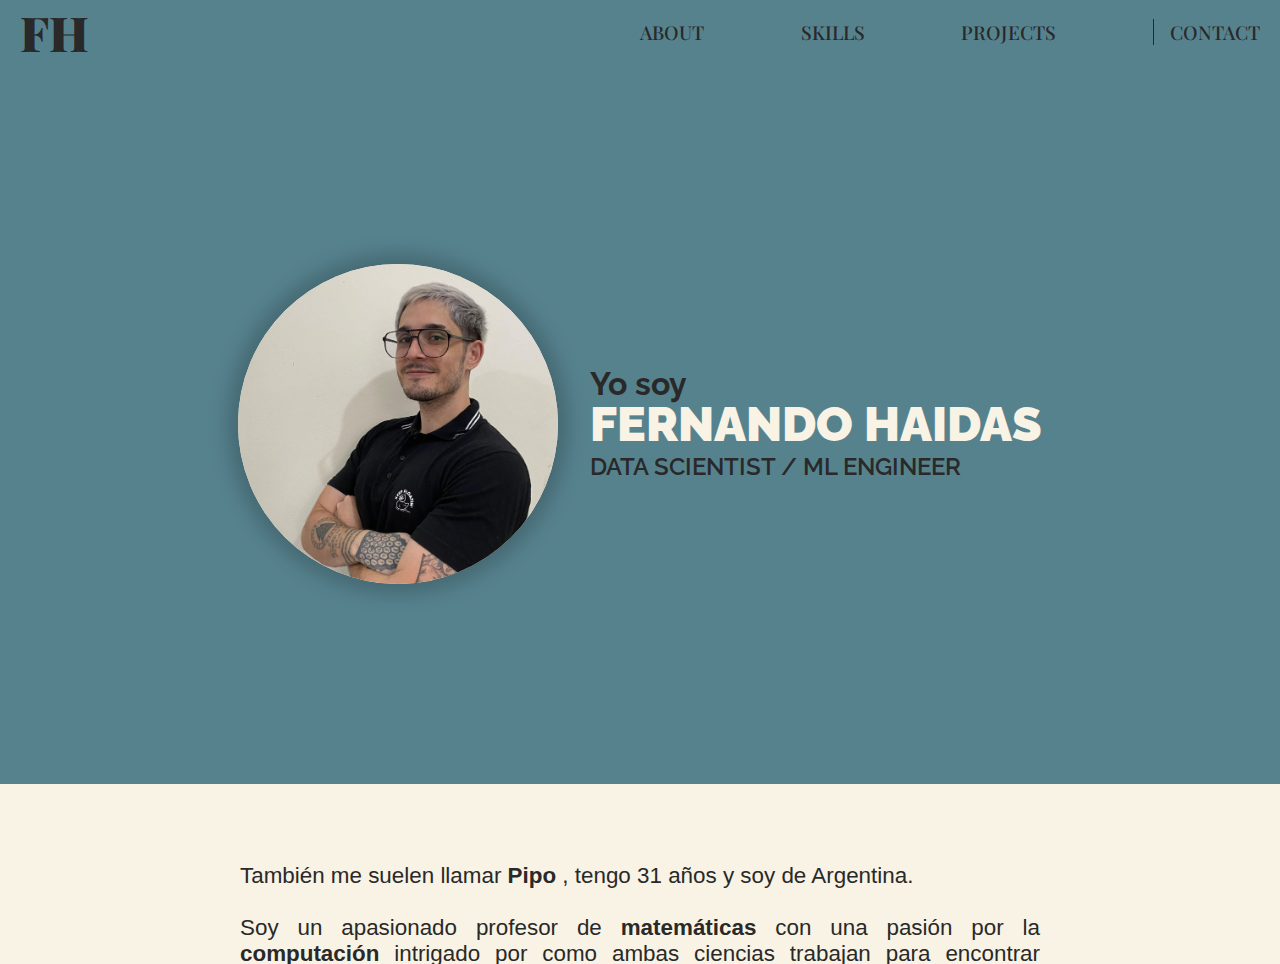
==== commit 5619caa0: "cambio foto perfil" ====
--- a/index.html
+++ b/index.html
@@ -75,7 +75,16 @@
             </div>
         </section>
         <section class="section" id="skills">
-            <h2>3</h2>
+            <div class="skills">
+                <div class="section__card">1</div>
+                <div class="section__card">2</div>
+                <div class="section__card">3</div>
+                <div class="section__card">4</div>
+                <div class="section__card">5</div>
+                <div class="section__card">6</div>
+                <div class="section__card">7</div>
+                <div class="section__card">8</div>
+            </div>
         </section>
         <section class="section" id="projects">
             <h2>4</h2>
--- a/src/css/styles.css
+++ b/src/css/styles.css
@@ -2,7 +2,7 @@
 :root {
     --color-1: #56828e;
     --color-2: #292929;
-    --color-3: #ffffff;
+    --color-3: #f8f3e4;
     --color-4: #3875f0;
     --color-5: #6f42c1;
     --color-6: #dc3545;
@@ -352,26 +352,7 @@
     
 }
 
-.argentina {
-    color: rgb(23, 125, 184);
-    /* Color para 'Argentina' */
-    font-weight: 700;
-    font-size: 2rem;
-}
-
-.argentina span {
-    color: var(--color-10);
-    /* Color general */
-    font-weight: 700;
-    font-size: 3rem;
-}
-
-.pipo {
-    color: var(--color-4);
-    /* Color para 'Pipo' */
-    font-weight: 700;
-}
-
+.pipo,
 .mathematics,
 .programming,
 .data-science,
@@ -379,7 +360,6 @@
 .generative-ai,
 .ai {
     font-weight: bold;
-    /* Negrita para resaltar */
 }
 
 .about__img {
@@ -387,3 +367,40 @@
 }
 
 /* Skills */
+.skills {
+    display: grid;
+    grid: repeat(2, 1fr) / repeat(3, 1fr);
+    gap: 2rem;
+    width: 100%;
+    padding: 2rem;
+}
+
+.section__card {
+    width: 100%;
+    height: 100px;
+    background-color: var(--color-3);
+}
+
+.section__card:nth-child(1) {
+    grid-column: 1 / 4;
+}
+
+.section__card:nth-child(2) {
+    grid-column: 1 / 2;
+}
+
+.section__card:nth-child(3) {
+    grid-column: 2 / 3;
+}
+
+.section__card:nth-child(4) {
+    grid-column: 3 / 4;
+}
+
+.section__card:nth-child(5) {
+    grid-column: 1 / 2;
+}
+
+.section__card:nth-child(6) {
+    grid-column: 2 / 4;
+}